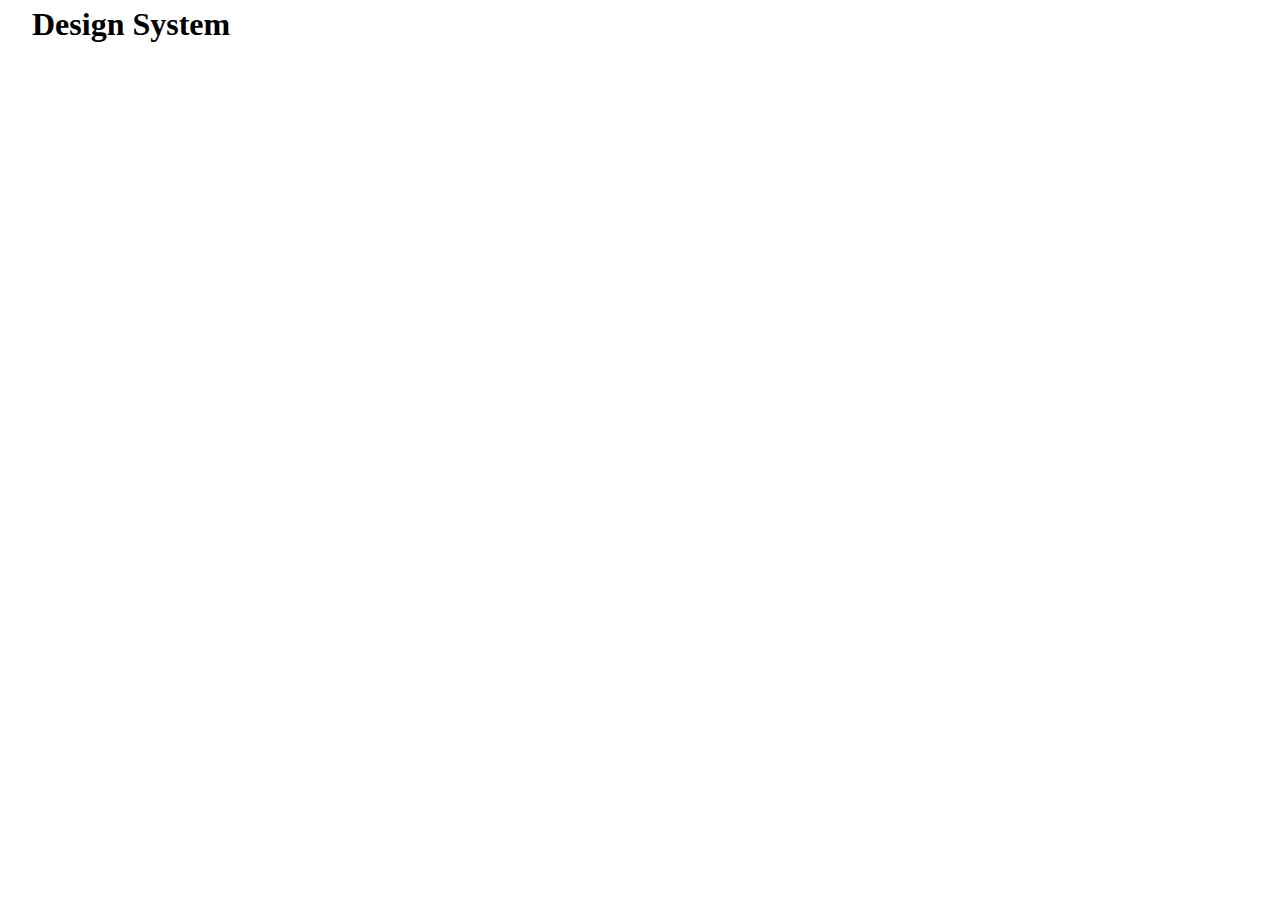
==== design-system.html @ 8bdd1a1c "create design system phase 1" ====
<!DOCTYPE html>
<html lang="en">

<head>
    <meta charset="UTF-8">
    <meta http-equiv="X-UA-Compatible" content="IE=edge">
    <meta name="viewport" content="width=device-width, initial-scale=1.0">
    <link rel="stylesheet" href="./index.css">
    <title>Design System</title>
</head>

<body>
    <div class="container">
        <h1>Design System</h1>

        <section id="colors">

        </section>
    </div>

</body>

</html>
---- index.css ----
/* -------------------------- */
/* Reset                      */
/* -------------------------- */

/* https://piccalil.li/blog/a-modern-css-reset/ */

/* Box sizing */

*,
*::before,
*::after {
    box-sizing: border-box;
}

/* Reset margins */
body,
h1,
h2,
h3,
h4,
h5,
p,
figure,
picture {
    margin: 0;
}

/* Set up the body */
body {
    line-height: 1.5;
    min-height: 100vh;
}

/* Make images easier to work with */
img,
picture {
    max-width: 100%;
    display: block;
}

/* Make form elements easier to work with */
input,
button,
textarea,
select {
    font: inherit;
}

/* Remove animations for people who've turned them off */
@media (prefers-reduced-motion: reduce) {
    *,
    *::before,
    *::after {
        animation-duration: 0.01ms !important;
        animation-iteration-count: 1 !important;
        transition-duration: 0.01ms !important;
        scroll-behavior: auto !important;
    }
}

/* -------------------------- */
/* Utility Classes            */
/* -------------------------- */

.flex {
    display: flex;
    gap: var(--gap, 1rem);

}

.grid {
    display: grid;
    gap: var(--gap, 1rem);

}

.container {
    padding-inline: 2em;
    margin-inline: auto;
    max-width: 80;
}

.sr-only {
    position: absolute;
    width: 1px;
    height: 1px;
    padding: 0;
    margin: -1px;
    overflow: hidden;
    clip: rect(0, 0, 0, 0);
    white-space: nowrap;
    border: 0;
}

.box {
    background-color: lightblue;
    padding: 3rem;
}
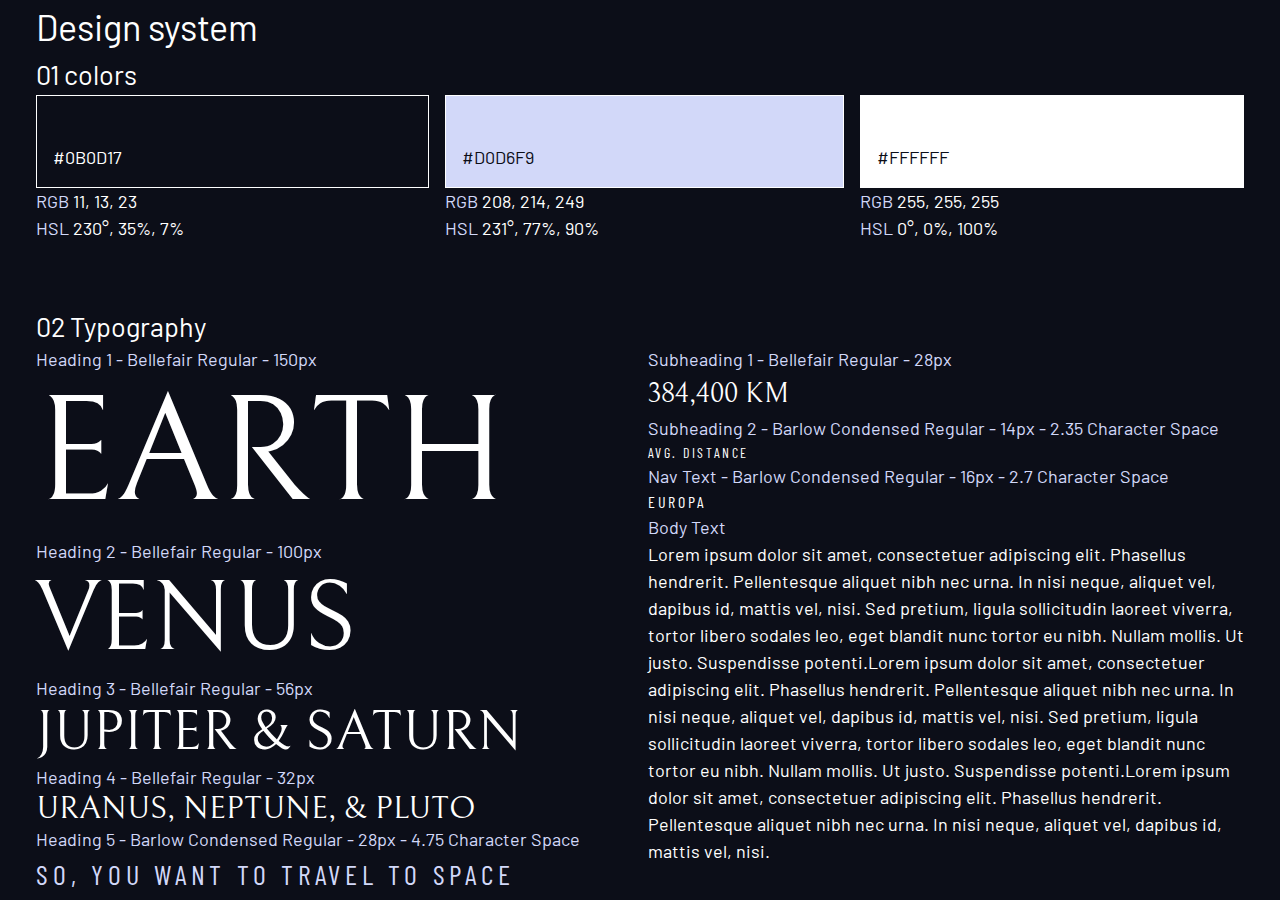
==== commit f53c9b05: "implement design-system typography" ====
--- a/design-system.html
+++ b/design-system.html
@@ -5,18 +5,108 @@
     <meta charset="UTF-8">
     <meta http-equiv="X-UA-Compatible" content="IE=edge">
     <meta name="viewport" content="width=device-width, initial-scale=1.0">
+
+    <title>Design System</title>
+
+    <!-- Google fonts -->
+    <link rel="preconnect" href="https://fonts.googleapis.com">
+    <link rel="preconnect" href="https://fonts.gstatic.com" crossorigin>
+    <link
+        href="https://fonts.googleapis.com/css2?family=Barlow+Condensed:wght@400;700&family=Bellefair&family=Barlow:wght@400;700&display=swap"
+        rel="stylesheet">
+
     <link rel="stylesheet" href="./index.css">
-    <title>Design System</title>
 </head>
 
 <body>
+
     <div class="container">
-        <h1>Design System</h1>
+        <h1>Design system</h1>
 
         <section id="colors">
+            <h2><span>01</span> colors</h2>
+            <div class="flex">
+                <div style="flex-grow: 1;">
+                    <div class="bg-dark text-white" style="padding: 3rem 1rem 1rem; border: 1px solid white">#0B0D17
+                    </div>
+                    <p><span class="text-accent">RGB</span> 11, 13, 23</p>
+                    <p><span class="text-accent">HSL</span> 230°, 35%, 7%</p>
+                </div>
+                <div style="flex-grow: 1;">
+                    <div class="bg-accent text-dark" style="padding: 3rem 1rem 1rem; border: 1px solid white">#D0D6F9
+                    </div>
+                    <p><span class="text-accent">RGB</span> 208, 214, 249</p>
+                    <p><span class="text-accent">HSL</span> 231°, 77%, 90%</p>
+                </div>
+                <div style="flex-grow: 1;">
+                    <div class="bg-white text-dark" style="padding: 3rem 1rem 1rem; border: 1px solid white;">#FFFFFF
+                    </div>
+                    <p><span class="text-accent">RGB</span> 255, 255, 255</p>
+                    <p><span class="text-accent">HSL</span> 0°, 0%, 100%</p>
+                </div>
+            </div>
+        </section>
 
+        <section id="typography" style="margin: 4rem 0">
+            <h2><span>02 </span>Typography</h2>
+            <div class="flex">
+                <div style="flex-basis: 100%">
+                    <div>
+                        <p class="text-accent">Heading 1 - Bellefair Regular - 150px</p>
+                        <p class="fs-900 ff-serif uppercase">Earth</p>
+                    </div>
+                    <div>
+                        <p class="text-accent">Heading 2 - Bellefair Regular - 100px</p>
+                        <p class="fs-800 ff-serif uppercase">Venus</p>
+                    </div>
+                    <div>
+                        <p class="text-accent">Heading 3 - Bellefair Regular - 56px</p>
+                        <p class="fs-700 ff-serif uppercase">Jupiter & Saturn</p>
+                    </div>
+                    <div>
+                        <p class="text-accent">Heading 4 - Bellefair Regular - 32px</p>
+                        <p class="fs-600 ff-serif uppercase">Uranus, Neptune, & Pluto</p>
+                    </div>
+                    <div>
+                        <p class="text-accent">Heading 5 - Barlow Condensed Regular - 28px - 4.75 Character Space</p>
+                        <p class="text-accent fs-500 ff-sans-cond uppercase letter-spacing-1">So, you want to travel to
+                            space</p>
+                    </div>
+
+                </div>
+
+                <div style="flex-basis: 100%">
+                    <div>
+                        <p class="text-accent">Subheading 1 - Bellefair Regular - 28px</p>
+                        <p class="fs-500 ff-serif uppercase">384,400 km</p>
+                    </div>
+                    <div>
+                        <p class="text-accent">Subheading 2 - Barlow Condensed Regular - 14px - 2.35 Character Space</p>
+                        <p class="fs-200 uppercase ff-sans-cond letter-spacing-3">Avg. Distance</p>
+                    </div>
+                    <div>
+                        <p class="text-accent">Nav Text - Barlow Condensed Regular - 16px - 2.7 Character Space</p>
+                        <p class="fs-300 uppercase ff-sans-cond letter-spacing-2">Europa</p>
+                    </div>
+                    <div>
+                        <p class="text-accent">Body Text</p>
+                        <p>Lorem ipsum dolor sit amet, consectetuer adipiscing elit. Phasellus hendrerit. Pellentesque
+                            aliquet nibh nec urna. In nisi neque, aliquet vel, dapibus id, mattis vel, nisi. Sed
+                            pretium, ligula sollicitudin laoreet viverra, tortor libero sodales leo, eget blandit nunc
+                            tortor eu nibh. Nullam mollis. Ut justo. Suspendisse potenti.Lorem ipsum dolor sit amet,
+                            consectetuer adipiscing elit. Phasellus hendrerit. Pellentesque aliquet nibh nec urna. In
+                            nisi neque, aliquet vel, dapibus id, mattis vel, nisi. Sed pretium, ligula sollicitudin
+                            laoreet viverra, tortor libero sodales leo, eget blandit nunc tortor eu nibh. Nullam mollis.
+                            Ut justo. Suspendisse potenti.Lorem ipsum dolor sit amet, consectetuer adipiscing elit.
+                            Phasellus hendrerit. Pellentesque aliquet nibh nec urna. In nisi neque, aliquet vel, dapibus
+                            id, mattis vel, nisi. </p>
+                    </div>
+                </div>
+            </div>
         </section>
     </div>
+
+    <script src="index.pack.js"></script>
 
 </body>
 
--- a/index.css
+++ b/index.css
@@ -1,11 +1,37 @@
-/* -------------------------- */
-/* Reset                      */
-/* -------------------------- */
+/* ------------------- */
+/* Custom properties   */
+/* ------------------- */
+
+:root {
+    /* colors */
+    --clr-dark: 230 35% 7%;
+    --clr-light: 231 77% 90%;
+    --clr-white: 0 0% 100%;
+
+    /* font-sizes */
+    --fs-900: 9.375rem;
+    --fs-800: 6.25rem;
+    --fs-700: 3.5rem;
+    --fs-600: 2rem;
+    --fs-500: 1.75rem;
+    --fs-400: 1.125rem;
+    --fs-300: 1rem;
+    --fs-200: 0.875rem;
+
+    /* font-families */
+    --ff-serif: "Bellefair", serif;
+    --ff-sans-cond: "Barlow Condensed", sans-serif;
+    --ff-sans-normal: "Barlow", sans-serif;
+}
+
+
+/* ------------------- */
+/* Reset               */
+/* ------------------- */
 
 /* https://piccalil.li/blog/a-modern-css-reset/ */
 
 /* Box sizing */
-
 *,
 *::before,
 *::after {
@@ -22,23 +48,38 @@
 p,
 figure,
 picture {
-    margin: 0;
+    margin: 0; 
 }
 
-/* Set up the body */
+/* Reset font weights */
+body,
+h1,
+h2,
+h3,
+h4,
+h5,
+p {
+    font-weight: 400; 
+}
+
+/* set up the body */
 body {
+    font-family: var(--ff-sans-normal);
+    font-size: var(--fs-400);
+    color:hsl( var(--clr-white) );
+    background-color: hsl( var(--clr-dark) );
     line-height: 1.5;
     min-height: 100vh;
 }
 
-/* Make images easier to work with */
+/* make images easier to work with */
 img,
-picture {
+picutre {
     max-width: 100%;
     display: block;
 }
 
-/* Make form elements easier to work with */
+/* make form elements easier to work with */
 input,
 button,
 textarea,
@@ -46,53 +87,88 @@
     font: inherit;
 }
 
-/* Remove animations for people who've turned them off */
-@media (prefers-reduced-motion: reduce) {
-    *,
-    *::before,
-    *::after {
-        animation-duration: 0.01ms !important;
-        animation-iteration-count: 1 !important;
-        transition-duration: 0.01ms !important;
-        scroll-behavior: auto !important;
-    }
+/* remove animations for people who've turned them off */
+@media (prefers-reduced-motion: reduce) {  
+  *,
+  *::before,
+  *::after {
+    animation-duration: 0.01ms !important;
+    animation-iteration-count: 1 !important;
+    transition-duration: 0.01ms !important;
+    scroll-behavior: auto !important;
+  }
 }
 
-/* -------------------------- */
-/* Utility Classes            */
-/* -------------------------- */
+
+/* ------------------- */
+/* Utility classes     */
+/* ------------------- */
+
+/* general */
 
 .flex {
     display: flex;
     gap: var(--gap, 1rem);
-
 }
 
 .grid {
     display: grid;
     gap: var(--gap, 1rem);
-
 }
 
 .container {
     padding-inline: 2em;
     margin-inline: auto;
-    max-width: 80;
+    max-width: 80rem;
 }
 
 .sr-only {
-    position: absolute;
-    width: 1px;
-    height: 1px;
-    padding: 0;
-    margin: -1px;
-    overflow: hidden;
-    clip: rect(0, 0, 0, 0);
-    white-space: nowrap;
-    border: 0;
+  position: absolute; 
+  width: 1px;
+  height: 1px;
+  padding: 0;
+  margin: -1px; 
+  overflow: hidden;
+  clip: rect(0, 0, 0, 0);
+  white-space: nowrap; /* added line */
+  border: 0;
 }
 
-.box {
-    background-color: lightblue;
-    padding: 3rem;
-}+/* colors */
+
+.bg-dark { background-color: hsl( var(--clr-dark) );}
+.bg-accent { background-color: hsl( var(--clr-light) );}
+.bg-white { background-color: hsl( var(--clr-white) );}
+
+.text-dark { color: hsl( var(--clr-dark) );}
+.text-accent { color: hsl( var(--clr-light) );}
+.text-white { color: hsl( var(--clr-white) );}
+
+
+/* typography */
+
+.ff-serif { font-family: var(--ff-serif); } 
+.ff-sans-cond { font-family: var(--ff-sans-cond); } 
+.ff-sans-normal { font-family: var(--ff-sans-normal); } 
+
+.letter-spacing-1 { letter-spacing: 4.75px; } 
+.letter-spacing-2 { letter-spacing: 2.7px; } 
+.letter-spacing-3 { letter-spacing: 2.35px; } 
+
+.uppercase { text-transform: uppercase; }
+
+.fs-900 { font-size: var(--fs-900); }
+.fs-800 { font-size: var(--fs-800); }
+.fs-700 { font-size: var(--fs-700); }
+.fs-600 { font-size: var(--fs-600); }
+.fs-500 { font-size: var(--fs-500); }
+.fs-400 { font-size: var(--fs-400); }
+.fs-300 { font-size: var(--fs-300); }
+.fs-200 { font-size: var(--fs-200); }
+
+.fs-900,
+.fs-800,
+.fs-700,
+.fs-600 {
+    line-height: 1.1;
+}
